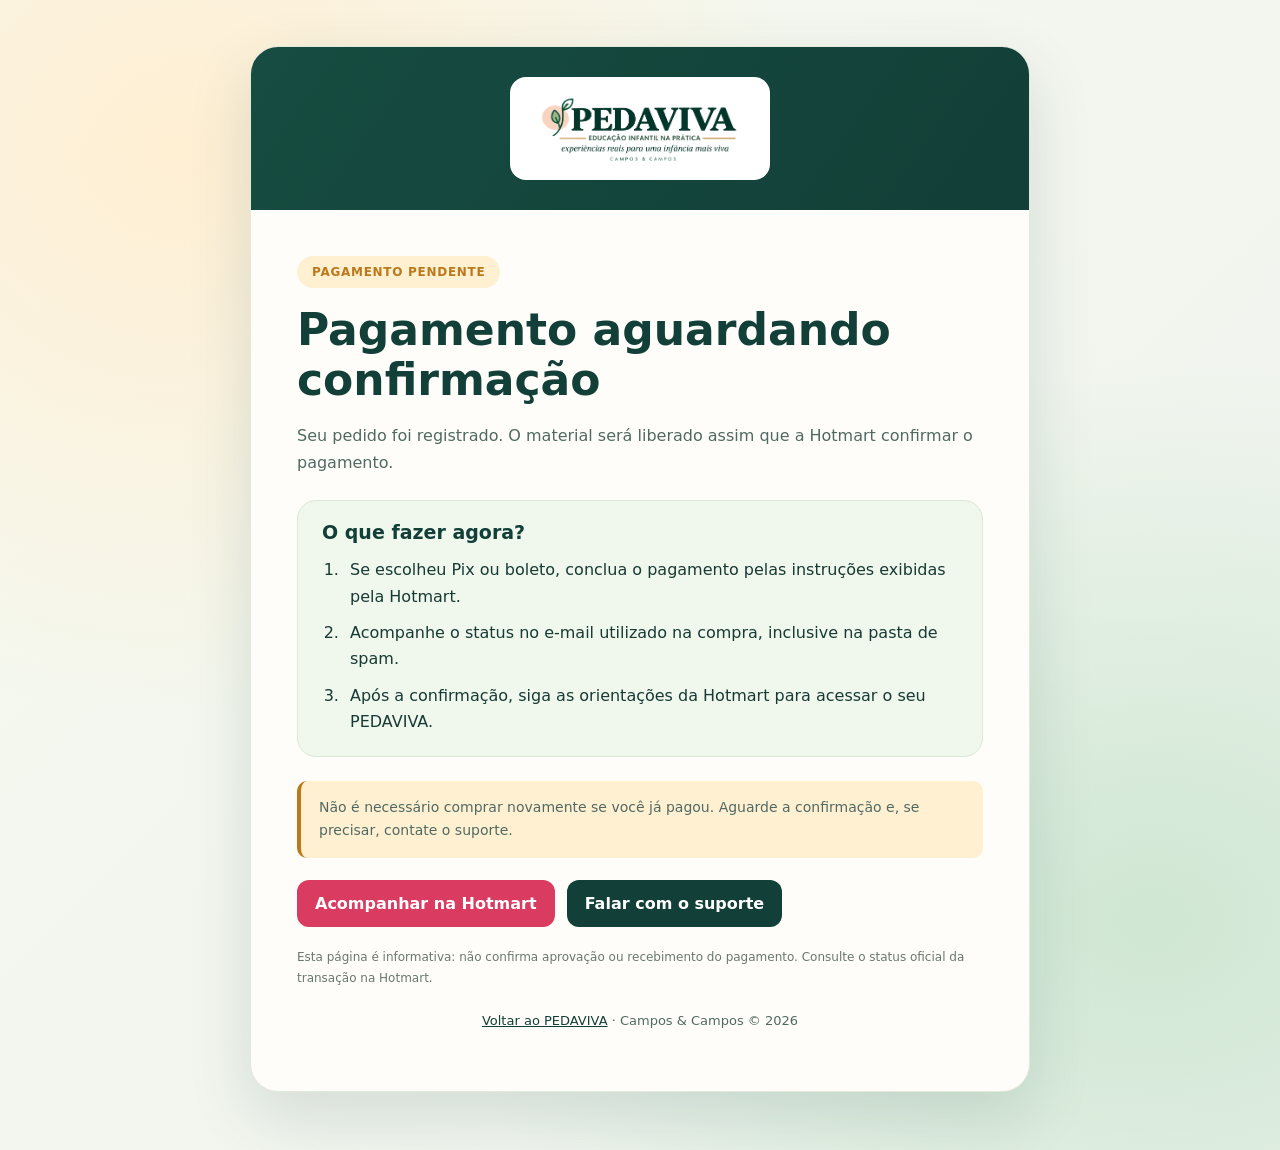
==== aguardando-pagamento/index.html @ f6fbbf4d "Add PEDAVIVA pagamento pendente thank-you status page" ====
<!doctype html>
<html lang="pt-BR"><head><meta charset="utf-8"><meta name="viewport" content="width=device-width,initial-scale=1"><meta name="robots" content="noindex,nofollow"><meta name="theme-color" content="#123f37"><title>Pagamento aguardando confirmação | PEDAVIVA</title><style>
:root{--green:#123f37;--pink:#d93c60;--text:#173a34;--muted:#506a63;--accent:#bb791b;--soft:#fff0d1}*{box-sizing:border-box}body{margin:0;min-height:100vh;font-family:system-ui,-apple-system,Segoe UI,Arial,sans-serif;color:var(--text);background:radial-gradient(ellipse at 14% 13%,#ffefd3 0,transparent 40%),radial-gradient(ellipse at 90% 80%,#cfe7d3 0,transparent 43%),linear-gradient(135deg,#f7f9ef,#eef3ee);padding:28px 16px}main{max-width:780px;margin:18px auto 30px;background:#fffdf9;border:1px solid #e2e8da;border-radius:28px;overflow:hidden;box-shadow:0 24px 65px #123f3723}.top{background:linear-gradient(125deg,#164c41,#123f37);text-align:center;padding:30px 30px 26px}.brand{width:min(260px,85%);height:auto;background:#fff;border-radius:16px;padding:12px}.content{padding:clamp(24px,5vw,46px)}.state{display:inline-block;padding:9px 15px;border-radius:50px;background:var(--soft);color:var(--accent);font-size:12px;font-weight:850;letter-spacing:.06em}h1{font-size:clamp(29px,5vw,44px);line-height:1.15;margin:17px 0 12px;color:var(--green)}p{line-height:1.7;color:var(--muted)}.steps{background:#f0f7ed;border:1px solid #dbe8d6;border-radius:19px;padding:20px 24px;margin:24px 0}.steps h2{font-size:19px;margin:0 0 14px;color:var(--green)}ol{padding-left:22px;line-height:1.65;margin:0}li{padding-left:6px;margin-bottom:10px}li:last-child{margin-bottom:0}.note{background:var(--soft);padding:15px 18px;border-left:4px solid var(--accent);border-radius:10px;font-size:14px}.actions{display:flex;flex-wrap:wrap;gap:12px;margin-top:22px}.btn{display:inline-flex;justify-content:center;align-items:center;padding:14px 18px;border-radius:12px;background:var(--pink);color:#fff;text-decoration:none;font-weight:800;min-height:46px}.btn.secondary{background:var(--green)}.footer{text-align:center;margin-top:22px;font-size:13px}.footer a{color:var(--green)}.disclaimer{margin-top:20px;font-size:12px;color:#6a7770}@media(max-width:560px){body{padding:14px 10px}.top{padding:22px}.actions{flex-direction:column}.btn{width:100%}}
</style></head><body><main><header class="top"><img class="brand" src="../assets/logo-oficial.png" alt="PEDAVIVA — Educação Infantil na Prática"></header><div class="content"><span class="state">PAGAMENTO PENDENTE</span><h1>Pagamento aguardando confirmação</h1><p>Seu pedido foi registrado. O material será liberado assim que a Hotmart confirmar o pagamento.</p><section class="steps"><h2>O que fazer agora?</h2><ol><li>Se escolheu Pix ou boleto, conclua o pagamento pelas instruções exibidas pela Hotmart.</li><li>Acompanhe o status no e-mail utilizado na compra, inclusive na pasta de spam.</li><li>Após a confirmação, siga as orientações da Hotmart para acessar o seu PEDAVIVA.</li></ol></section><p class="note">Não é necessário comprar novamente se você já pagou. Aguarde a confirmação e, se precisar, contate o suporte.</p><div class="actions"><a class="btn" href="https://consumer.hotmart.com/" target="_blank" rel="noopener noreferrer">Acompanhar na Hotmart</a><a class="btn secondary" href="https://wa.me/5519997141455?text=Ol%C3%A1!%20Preciso%20de%20ajuda%20com%20meu%20pagamento%20pendente%20do%20PEDAVIVA." target="_blank" rel="noopener noreferrer">Falar com o suporte</a></div><p class="disclaimer">Esta página é informativa: não confirma aprovação ou recebimento do pagamento. Consulte o status oficial da transação na Hotmart.</p><p class="footer"><a href="../">Voltar ao PEDAVIVA</a> · Campos &amp; Campos © 2026</p></div></main></body></html>
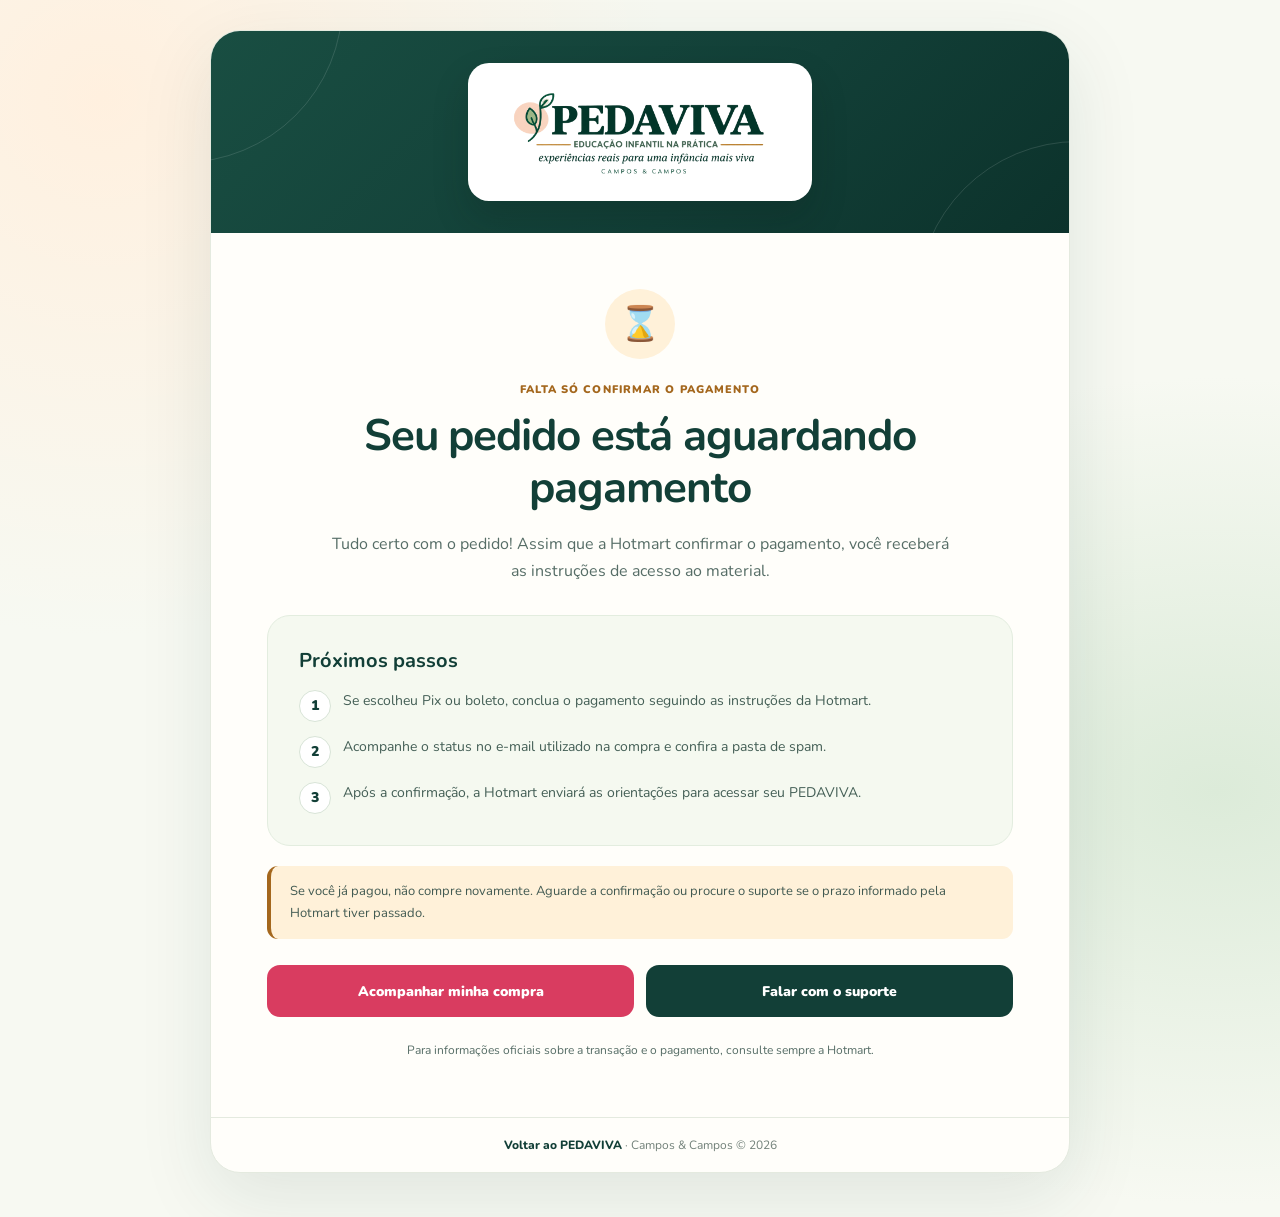
==== commit 98b4eb2f: "Unify Pédaviva post-purchase pages with premium branded layout" ====
--- a/aguardando-pagamento/index.html
+++ b/aguardando-pagamento/index.html
@@ -1,4 +1,6 @@
 <!doctype html>
-<html lang="pt-BR"><head><meta charset="utf-8"><meta name="viewport" content="width=device-width,initial-scale=1"><meta name="robots" content="noindex,nofollow"><meta name="theme-color" content="#123f37"><title>Pagamento aguardando confirmação | PEDAVIVA</title><style>
-:root{--green:#123f37;--pink:#d93c60;--text:#173a34;--muted:#506a63;--accent:#bb791b;--soft:#fff0d1}*{box-sizing:border-box}body{margin:0;min-height:100vh;font-family:system-ui,-apple-system,Segoe UI,Arial,sans-serif;color:var(--text);background:radial-gradient(ellipse at 14% 13%,#ffefd3 0,transparent 40%),radial-gradient(ellipse at 90% 80%,#cfe7d3 0,transparent 43%),linear-gradient(135deg,#f7f9ef,#eef3ee);padding:28px 16px}main{max-width:780px;margin:18px auto 30px;background:#fffdf9;border:1px solid #e2e8da;border-radius:28px;overflow:hidden;box-shadow:0 24px 65px #123f3723}.top{background:linear-gradient(125deg,#164c41,#123f37);text-align:center;padding:30px 30px 26px}.brand{width:min(260px,85%);height:auto;background:#fff;border-radius:16px;padding:12px}.content{padding:clamp(24px,5vw,46px)}.state{display:inline-block;padding:9px 15px;border-radius:50px;background:var(--soft);color:var(--accent);font-size:12px;font-weight:850;letter-spacing:.06em}h1{font-size:clamp(29px,5vw,44px);line-height:1.15;margin:17px 0 12px;color:var(--green)}p{line-height:1.7;color:var(--muted)}.steps{background:#f0f7ed;border:1px solid #dbe8d6;border-radius:19px;padding:20px 24px;margin:24px 0}.steps h2{font-size:19px;margin:0 0 14px;color:var(--green)}ol{padding-left:22px;line-height:1.65;margin:0}li{padding-left:6px;margin-bottom:10px}li:last-child{margin-bottom:0}.note{background:var(--soft);padding:15px 18px;border-left:4px solid var(--accent);border-radius:10px;font-size:14px}.actions{display:flex;flex-wrap:wrap;gap:12px;margin-top:22px}.btn{display:inline-flex;justify-content:center;align-items:center;padding:14px 18px;border-radius:12px;background:var(--pink);color:#fff;text-decoration:none;font-weight:800;min-height:46px}.btn.secondary{background:var(--green)}.footer{text-align:center;margin-top:22px;font-size:13px}.footer a{color:var(--green)}.disclaimer{margin-top:20px;font-size:12px;color:#6a7770}@media(max-width:560px){body{padding:14px 10px}.top{padding:22px}.actions{flex-direction:column}.btn{width:100%}}
-</style></head><body><main><header class="top"><img class="brand" src="../assets/logo-oficial.png" alt="PEDAVIVA — Educação Infantil na Prática"></header><div class="content"><span class="state">PAGAMENTO PENDENTE</span><h1>Pagamento aguardando confirmação</h1><p>Seu pedido foi registrado. O material será liberado assim que a Hotmart confirmar o pagamento.</p><section class="steps"><h2>O que fazer agora?</h2><ol><li>Se escolheu Pix ou boleto, conclua o pagamento pelas instruções exibidas pela Hotmart.</li><li>Acompanhe o status no e-mail utilizado na compra, inclusive na pasta de spam.</li><li>Após a confirmação, siga as orientações da Hotmart para acessar o seu PEDAVIVA.</li></ol></section><p class="note">Não é necessário comprar novamente se você já pagou. Aguarde a confirmação e, se precisar, contate o suporte.</p><div class="actions"><a class="btn" href="https://consumer.hotmart.com/" target="_blank" rel="noopener noreferrer">Acompanhar na Hotmart</a><a class="btn secondary" href="https://wa.me/5519997141455?text=Ol%C3%A1!%20Preciso%20de%20ajuda%20com%20meu%20pagamento%20pendente%20do%20PEDAVIVA." target="_blank" rel="noopener noreferrer">Falar com o suporte</a></div><p class="disclaimer">Esta página é informativa: não confirma aprovação ou recebimento do pagamento. Consulte o status oficial da transação na Hotmart.</p><p class="footer"><a href="../">Voltar ao PEDAVIVA</a> · Campos &amp; Campos © 2026</p></div></main></body></html>+<html lang="pt-BR">
+<head><meta charset="utf-8"><meta name="viewport" content="width=device-width,initial-scale=1"><meta name="robots" content="noindex,nofollow"><meta name="theme-color" content="#123f37">
+<title>Seu pedido está aguardando pagamento | PEDAVIVA</title><meta name="description" content="Orientações do PEDAVIVA sobre o status da sua compra e acesso ao material digital."><style>@import url('https://fonts.googleapis.com/css2?family=Nunito:wght@400;500;600;700;800;900&display=swap');
+:root{--green:#123f37;--green2:#16584b;--pink:#d93c60;--ink:#193f36;--muted:#566d66;--edge:#e4eadf;--accent:#a4671d;--soft:#fff1d9}*{box-sizing:border-box}html{scroll-behavior:smooth}body{margin:0;background:radial-gradient(ellipse at 8% 8%,#fff0df 0,transparent 34%),radial-gradient(ellipse at 95% 65%,#dcebd9 0,transparent 37%),#f7f9f2;font-family:Nunito,system-ui,-apple-system,Segoe UI,Arial,sans-serif;color:var(--ink);min-height:100vh}a:focus-visible{outline:3px solid #eaa93b;outline-offset:4px}.frame{width:min(860px,calc(100% - 32px));margin:30px auto 44px;border-radius:30px;overflow:hidden;background:#fffefa;border:1px solid var(--edge);box-shadow:0 24px 75px rgba(18,63,55,.10)}.banner{min-height:202px;display:grid;place-items:center;position:relative;overflow:hidden;background:linear-gradient(135deg,#194e42,var(--green) 60%,#0c322b);padding:30px}.banner:before,.banner:after{content:"";position:absolute;border:1px solid #ffffff20;border-radius:50%;width:320px;height:320px;pointer-events:none}.banner:before{left:-190px;top:-190px}.banner:after{right:-170px;bottom:-230px}.brand-card{display:grid;place-items:center;width:min(344px,100%);background:#fff;border-radius:21px;padding:18px 20px;box-shadow:0 18px 36px #081b1633;position:relative;z-index:1}.brand-card img{display:block;width:100%;height:auto}.main{padding:clamp(24px,5vw,56px)}.intro{text-align:center;max-width:630px;margin:auto}.state-icon{display:grid;place-items:center;width:70px;height:70px;border-radius:50%;background:var(--soft);color:var(--accent);font-size:34px;font-weight:900;margin:0 auto 18px}.eyebrow{display:inline-block;color:var(--accent);font-size:11px;font-weight:900;letter-spacing:.1em;margin-bottom:8px}h1{font-size:clamp(30px,4.8vw,44px);line-height:1.18;letter-spacing:-.025em;color:var(--green);margin:6px 0 16px}p{color:var(--muted);font-size:15px;line-height:1.7}.intro p{font-size:16px;margin:0}.section{margin-top:30px;background:#f5f9f0;border:1px solid #e3eddf;border-radius:23px;padding:clamp(21px,4vw,31px)}.section h2{font-size:20px;color:var(--green);margin:0 0 16px}.steps{counter-reset:step;list-style:none;padding:0;margin:0;display:grid;gap:14px}.steps li{display:grid;grid-template-columns:32px 1fr;gap:12px;align-items:start;font-size:14px;line-height:1.6;color:#445f56}.steps li:before{counter-increment:step;content:counter(step);display:grid;place-items:center;background:white;border:1px solid #d8e4d7;border-radius:50%;width:30px;height:30px;color:var(--green);font-weight:900}.alert{margin-top:20px;background:var(--soft);border-left:4px solid var(--accent);border-radius:11px;padding:15px 19px;font-size:13px;color:#425a52;line-height:1.65}.actions{display:grid;grid-template-columns:1fr 1fr;gap:12px;margin-top:26px}.btn{display:flex;justify-content:center;align-items:center;text-align:center;text-decoration:none;background:var(--pink);color:#fff;border-radius:13px;font-weight:900;min-height:52px;padding:13px 18px;font-size:14px;transition:transform .15s,filter .15s}.btn:hover{transform:translateY(-2px);filter:brightness(.96)}.btn.secondary{background:var(--green)}.disclaimer{font-size:12px;line-height:1.65;margin:24px 0 0;text-align:center}.foot{border-top:1px solid var(--edge);padding:19px 24px;text-align:center;font-size:12px;color:#728179}.foot a{color:var(--green);font-weight:800;text-decoration:none}@media(max-width:600px){.frame{width:calc(100% - 20px);margin:10px auto 24px;border-radius:22px}.banner{min-height:155px;padding:24px}.brand-card{max-width:290px;padding:13px;border-radius:17px}.main{padding:26px 20px}.section{margin-top:24px}.actions{grid-template-columns:1fr}.btn{width:100%}}@media(prefers-reduced-motion:reduce){html{scroll-behavior:auto}.btn{transition:none}}</style></head>
+<body><div class="frame"><header class="banner"><div class="brand-card"><img src="../assets/logo-oficial.png" alt="PEDAVIVA — Educação Infantil na Prática"></div></header><main class="main"><div class="intro"><div class="state-icon" aria-hidden="true">⌛</div><span class="eyebrow">FALTA SÓ CONFIRMAR O PAGAMENTO</span><h1>Seu pedido está aguardando pagamento</h1><p>Tudo certo com o pedido! Assim que a Hotmart confirmar o pagamento, você receberá as instruções de acesso ao material.</p></div><section class="section" aria-labelledby="steps-heading"><h2 id="steps-heading">Próximos passos</h2><ol class="steps"><li>Se escolheu Pix ou boleto, conclua o pagamento seguindo as instruções da Hotmart.</li><li>Acompanhe o status no e-mail utilizado na compra e confira a pasta de spam.</li><li>Após a confirmação, a Hotmart enviará as orientações para acessar seu PEDAVIVA.</li></ol></section><aside class="alert">Se você já pagou, não compre novamente. Aguarde a confirmação ou procure o suporte se o prazo informado pela Hotmart tiver passado.</aside><div class="actions"><a class="btn" href="https://consumer.hotmart.com/" target="_blank" rel="noopener noreferrer">Acompanhar minha compra</a><a class="btn secondary" href="https://wa.me/5519997141455?text=Ol%C3%A1!%20Preciso%20de%20ajuda%20com%20o%20pagamento%20pendente%20do%20PEDAVIVA." target="_blank" rel="noopener noreferrer">Falar com o suporte</a></div><p class="disclaimer">Para informações oficiais sobre a transação e o pagamento, consulte sempre a Hotmart.</p></main><footer class="foot"><a href="../">Voltar ao PEDAVIVA</a> · Campos &amp; Campos © 2026</footer></div></body></html>
